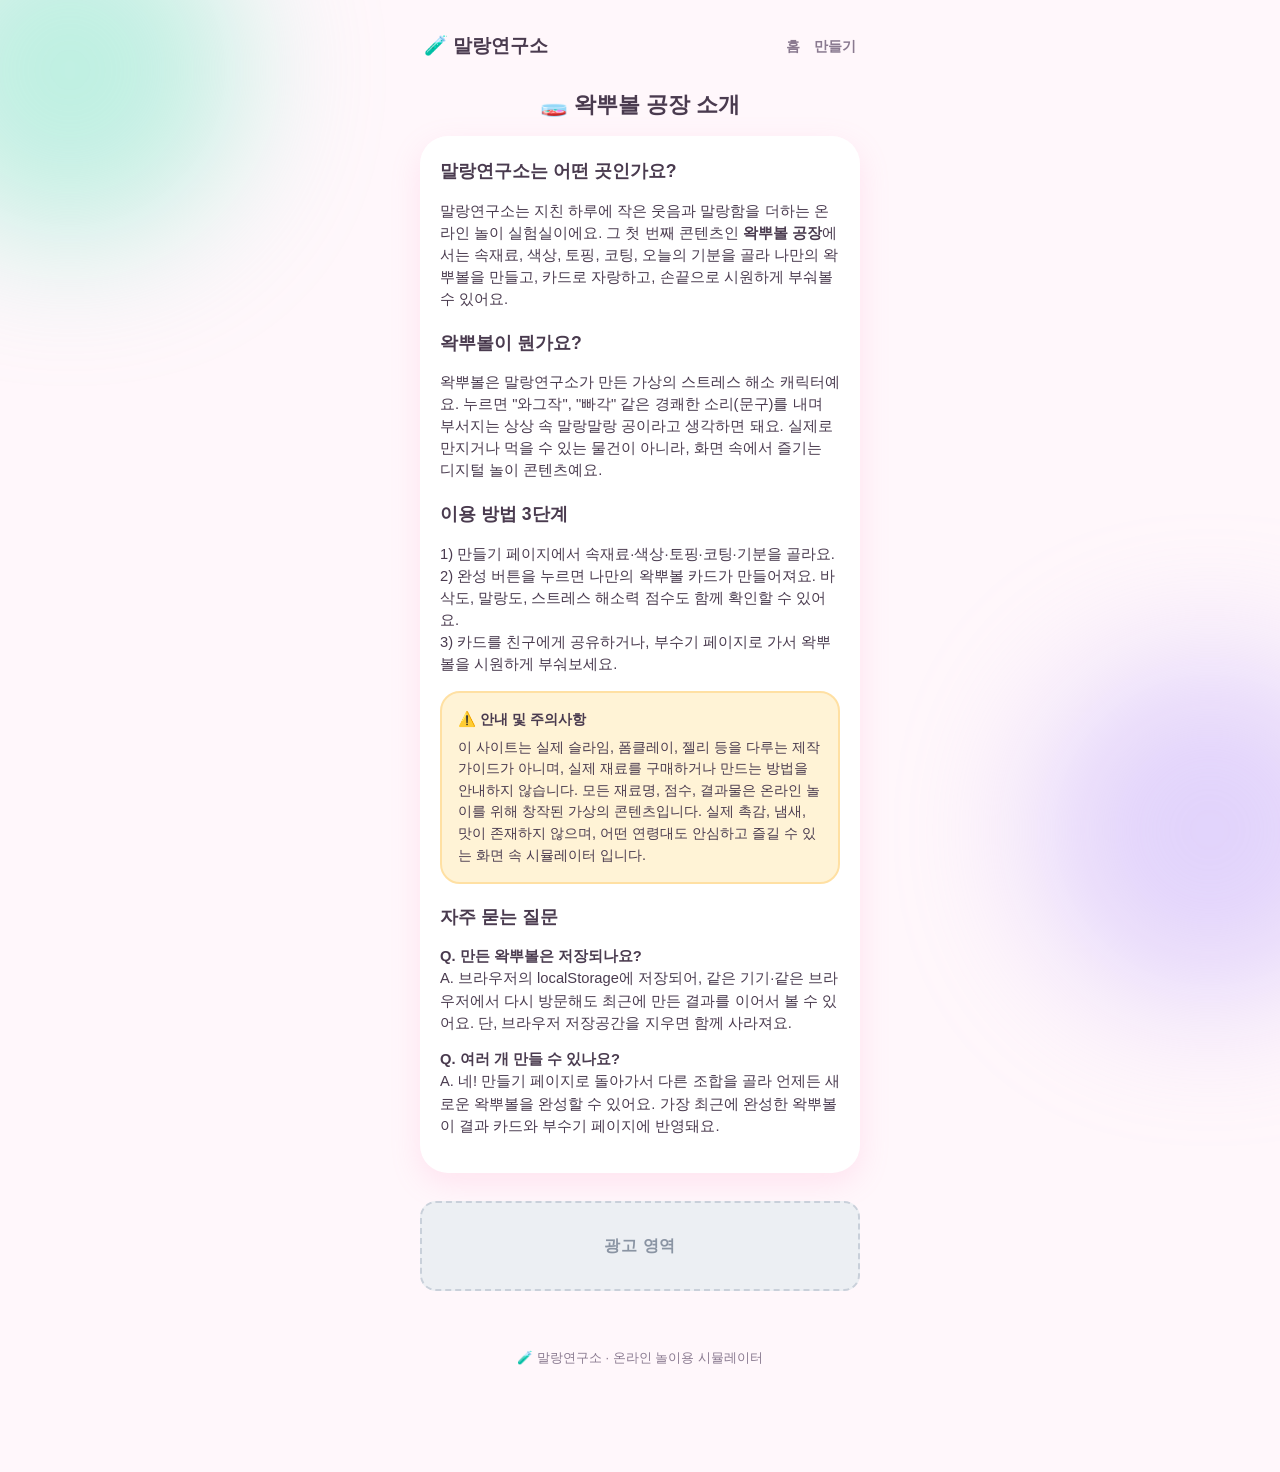
==== about.html @ e0cb2719 "Add 왁뿌볼 공장 static site: maker, result, smash, about pages Vanilla HTML/CSS/JS site with localStorage" ====
<!DOCTYPE html>
<html lang="ko">
<head>
  <meta charset="UTF-8" />
  <meta name="viewport" content="width=device-width, initial-scale=1.0" />
  <title>왁뿌볼 공장 소개 — 말랑연구소</title>
  <link rel="stylesheet" href="style.css" />
</head>
<body>
  <div class="page-container">
    <header class="site-header">
      <a href="index.html" class="logo">🧪 말랑연구소</a>
      <nav class="site-nav">
        <a href="index.html">홈</a>
        <a href="maker.html">만들기</a>
      </nav>
    </header>

    <main>
      <h1 style="text-align: center; font-size: 1.4rem">🧫 왁뿌볼 공장 소개</h1>

      <section class="about-content">
        <h2>말랑연구소는 어떤 곳인가요?</h2>
        <p>
          말랑연구소는 지친 하루에 작은 웃음과 말랑함을 더하는 온라인 놀이
          실험실이에요. 그 첫 번째 콘텐츠인 <strong>왁뿌볼 공장</strong>에서는
          속재료, 색상, 토핑, 코팅, 오늘의 기분을 골라 나만의 왁뿌볼을
          만들고, 카드로 자랑하고, 손끝으로 시원하게 부숴볼 수 있어요.
        </p>

        <h2>왁뿌볼이 뭔가요?</h2>
        <p>
          왁뿌볼은 말랑연구소가 만든 가상의 스트레스 해소 캐릭터예요.
          누르면 "와그작", "빠각" 같은 경쾌한 소리(문구)를 내며 부서지는
          상상 속 말랑말랑 공이라고 생각하면 돼요. 실제로 만지거나 먹을 수
          있는 물건이 아니라, 화면 속에서 즐기는 디지털 놀이 콘텐츠예요.
        </p>

        <h2>이용 방법 3단계</h2>
        <p>
          1) 만들기 페이지에서 속재료·색상·토핑·코팅·기분을 골라요.<br />
          2) 완성 버튼을 누르면 나만의 왁뿌볼 카드가 만들어져요. 바삭도,
          말랑도, 스트레스 해소력 점수도 함께 확인할 수 있어요.<br />
          3) 카드를 친구에게 공유하거나, 부수기 페이지로 가서 왁뿌볼을
          시원하게 부숴보세요.
        </p>

        <div class="notice-box">
          <strong>⚠️ 안내 및 주의사항</strong>
          이 사이트는 실제 슬라임, 폼클레이, 젤리 등을 다루는 제작
          가이드가 아니며, 실제 재료를 구매하거나 만드는 방법을 안내하지
          않습니다. 모든 재료명, 점수, 결과물은 온라인 놀이를 위해
          창작된 가상의 콘텐츠입니다. 실제 촉감, 냄새, 맛이 존재하지
          않으며, 어떤 연령대도 안심하고 즐길 수 있는 화면 속 시뮬레이터
          입니다.
        </div>

        <h2>자주 묻는 질문</h2>
        <p>
          <strong>Q. 만든 왁뿌볼은 저장되나요?</strong><br />
          A. 브라우저의 localStorage에 저장되어, 같은 기기·같은
          브라우저에서 다시 방문해도 최근에 만든 결과를 이어서 볼 수
          있어요. 단, 브라우저 저장공간을 지우면 함께 사라져요.
        </p>
        <p>
          <strong>Q. 여러 개 만들 수 있나요?</strong><br />
          A. 네! 만들기 페이지로 돌아가서 다른 조합을 골라 언제든 새로운
          왁뿌볼을 완성할 수 있어요. 가장 최근에 완성한 왁뿌볼이 결과
          카드와 부수기 페이지에 반영돼요.
        </p>
      </section>
    </main>

    <div class="ad-box">광고 영역</div>

    <footer class="site-footer">
      <p>🧪 말랑연구소 · 온라인 놀이용 시뮬레이터</p>
    </footer>
  </div>

  <script src="script.js" defer></script>
</body>
</html>
---- style.css ----
* {
  box-sizing: border-box;
}

:root {
  --color-bg: #fff7fb;
  --color-surface: #ffffff;
  --color-primary: #ff8fc0;
  --color-primary-dark: #ff5fa3;
  --color-mint: #7fe8c8;
  --color-lavender: #c3aefc;
  --color-peach: #ffbb8c;
  --color-lemon: #ffe97f;
  --color-text: #4a3b4f;
  --color-text-soft: #8a7a90;
  --color-border: #ffe1ef;
  --radius-lg: 28px;
  --radius-md: 20px;
  --radius-sm: 14px;
  --shadow-card: 0 10px 30px rgba(255, 140, 190, 0.18);
  --font-main: -apple-system, BlinkMacSystemFont, 'Apple SD Gothic Neo', 'Malgun Gothic', 'Segoe UI', sans-serif;
}

html,
body {
  margin: 0;
  padding: 0;
}

body {
  background: var(--color-bg);
  color: var(--color-text);
  font-family: var(--font-main);
  line-height: 1.5;
  position: relative;
  overflow-x: hidden;
  min-height: 100vh;
}

body::before,
body::after {
  content: '';
  position: fixed;
  width: 340px;
  height: 340px;
  border-radius: 50%;
  filter: blur(70px);
  opacity: 0.5;
  z-index: -1;
}

body::before {
  top: -100px;
  left: -100px;
  background: var(--color-mint);
}

body::after {
  bottom: -100px;
  right: -100px;
  background: var(--color-lavender);
}

a {
  color: var(--color-primary-dark);
}

.hidden {
  display: none !important;
}

.page-container {
  max-width: 480px;
  margin: 0 auto;
  padding: 20px 20px 60px;
  min-height: 100vh;
}

.site-header {
  display: flex;
  align-items: center;
  justify-content: space-between;
  padding: 12px 4px;
  margin-bottom: 8px;
}

.logo {
  font-size: 1.2rem;
  font-weight: 800;
  text-decoration: none;
  color: var(--color-text);
}

.site-nav {
  display: flex;
  gap: 14px;
}

.site-nav a {
  font-size: 0.9rem;
  font-weight: 600;
  text-decoration: none;
  color: var(--color-text-soft);
}

.site-nav a:hover {
  color: var(--color-primary-dark);
}

.site-footer {
  max-width: 480px;
  margin: 24px auto 0;
  padding: 16px 20px 32px;
  text-align: center;
  font-size: 0.8rem;
  color: var(--color-text-soft);
}

.site-footer a {
  color: var(--color-text-soft);
  text-decoration: underline;
}

/* Buttons */
.btn-primary,
.btn-secondary,
.btn-ghost {
  display: inline-flex;
  align-items: center;
  justify-content: center;
  gap: 8px;
  border: none;
  border-radius: 999px;
  padding: 16px 28px;
  font-size: 1.05rem;
  font-weight: 700;
  cursor: pointer;
  font-family: inherit;
  transition: transform 0.15s ease, box-shadow 0.15s ease;
  text-decoration: none;
}

.btn-primary {
  background: linear-gradient(135deg, var(--color-primary), var(--color-primary-dark));
  color: #fff;
  box-shadow: 0 8px 20px rgba(255, 95, 163, 0.35);
}

.btn-secondary {
  background: var(--color-surface);
  color: var(--color-primary-dark);
  border: 2px solid var(--color-border);
}

.btn-ghost {
  background: transparent;
  color: var(--color-text-soft);
  border: 2px solid transparent;
}

.btn-primary:active,
.btn-secondary:active,
.btn-ghost:active {
  transform: scale(0.97);
}

.btn-block {
  width: 100%;
  margin-top: 12px;
}

.btn-row {
  display: flex;
  flex-direction: column;
  gap: 10px;
  margin-top: 16px;
}

/* Ad box */
.ad-box {
  margin: 28px auto;
  max-width: 480px;
  height: 90px;
  background: #eceff3;
  border: 2px dashed #c9d0da;
  border-radius: 16px;
  display: flex;
  align-items: center;
  justify-content: center;
  color: #8a94a3;
  font-weight: 700;
  letter-spacing: 0.05em;
}

/* Hero (index) */
.hero {
  text-align: center;
  padding: 24px 8px 8px;
}

.hero-title {
  font-size: 2rem;
  margin: 8px 0 4px;
}

.hero-subtitle {
  font-size: 1rem;
  color: var(--color-text-soft);
  margin: 0 0 20px;
}

.hero-text {
  background: var(--color-surface);
  border-radius: var(--radius-lg);
  padding: 20px;
  box-shadow: var(--shadow-card);
  font-size: 0.95rem;
  margin-bottom: 20px;
}

.sample-row {
  display: flex;
  justify-content: center;
  gap: 12px;
  margin: 24px 0;
}

.sample-ball {
  width: 56px;
  height: 56px;
  border-radius: 50%;
  box-shadow: 0 6px 14px rgba(0, 0, 0, 0.12);
}

.sample-ball.c1 {
  background: radial-gradient(circle at 35% 30%, #ffd1e3, #ff9ec7);
}

.sample-ball.c2 {
  background: radial-gradient(circle at 35% 30%, #d3fff0, #7fe8c8);
}

.sample-ball.c3 {
  background: radial-gradient(circle at 35% 30%, #e6dcff, #c3aefc);
}

.sample-ball.c4 {
  background: radial-gradient(circle at 35% 30%, #ffe8d1, #ffbb8c);
}

.cta-wrap {
  display: flex;
  flex-direction: column;
  gap: 10px;
  margin: 24px 0;
}

/* Ball preview */
.ball-stage {
  display: flex;
  justify-content: center;
  align-items: center;
  padding: 24px 0;
  position: relative;
}

.wakppul-ball {
  position: relative;
  width: 220px;
  height: 220px;
  border-radius: 50%;
  background: radial-gradient(circle at 35% 30%, var(--ball-c1, #ffd1e3), var(--ball-c2, #ff9ec7));
  box-shadow: var(--shadow-card);
  overflow: hidden;
  transition: background 0.2s ease;
}

.wakppul-ball::before {
  content: '';
  position: absolute;
  inset: 0;
  border-radius: 50%;
}

.wakppul-ball::after {
  content: '';
  position: absolute;
  border-radius: 50%;
}

.wakppul-ball[data-filling='slime']::before {
  background-image: repeating-linear-gradient(35deg, rgba(255, 255, 255, 0.35) 0 8px, transparent 8px 20px);
  mix-blend-mode: soft-light;
}

.wakppul-ball[data-filling='clay']::before {
  background-image: radial-gradient(circle at 30% 30%, rgba(255, 255, 255, 0.5) 0 15%, transparent 16%),
    radial-gradient(circle at 70% 60%, rgba(255, 255, 255, 0.4) 0 12%, transparent 13%),
    radial-gradient(circle at 55% 25%, rgba(255, 255, 255, 0.35) 0 10%, transparent 11%);
}

.wakppul-ball[data-filling='jelly']::before {
  background-image: repeating-radial-gradient(circle at 20% 20%, rgba(255, 255, 255, 0.5) 0 4px, transparent 4px 10px);
  background-size: 24px 24px;
}

.wakppul-ball[data-filling='butter']::before {
  background-image: radial-gradient(circle at 35% 25%, rgba(255, 255, 255, 0.6), transparent 40%);
}

.wakppul-ball[data-filling='popcorn']::before {
  background-image: radial-gradient(circle at 25% 30%, rgba(255, 255, 255, 0.45) 0 6px, transparent 7px),
    radial-gradient(circle at 65% 45%, rgba(255, 255, 255, 0.4) 0 5px, transparent 6px),
    radial-gradient(circle at 45% 70%, rgba(255, 255, 255, 0.4) 0 7px, transparent 8px),
    radial-gradient(circle at 75% 20%, rgba(255, 255, 255, 0.35) 0 5px, transparent 6px);
}

.wakppul-ball[data-coating='glossy']::after {
  top: 12%;
  left: 20%;
  width: 35%;
  height: 22%;
  background: rgba(255, 255, 255, 0.75);
  filter: blur(2px);
  transform: rotate(-20deg);
}

.wakppul-ball[data-coating='matte']::after {
  top: 15%;
  left: 22%;
  width: 26%;
  height: 14%;
  background: rgba(255, 255, 255, 0.25);
  filter: blur(4px);
}

.wakppul-ball[data-coating='pearl']::after {
  inset: 0;
  background: conic-gradient(
    from 0deg,
    rgba(255, 255, 255, 0.05),
    rgba(255, 255, 255, 0.4),
    rgba(255, 255, 255, 0.05),
    rgba(255, 255, 255, 0.4),
    rgba(255, 255, 255, 0.05)
  );
  mix-blend-mode: overlay;
  animation: pearl-shine 4s linear infinite;
}

@keyframes pearl-shine {
  to {
    transform: rotate(360deg);
  }
}

.ball-toppings {
  position: absolute;
  inset: 0;
  pointer-events: none;
}

.topping-deco {
  position: absolute;
  font-size: 1.1rem;
  transform: translate(-50%, -50%);
  filter: drop-shadow(0 2px 2px rgba(0, 0, 0, 0.15));
}

.preview-caption {
  text-align: center;
  color: var(--color-text-soft);
  font-size: 0.9rem;
  margin-top: 0;
}

/* Maker options */
.option-section {
  margin-bottom: 22px;
}

.option-section h2 {
  font-size: 1rem;
  margin: 0 0 10px;
}

.option-grid {
  display: grid;
  grid-template-columns: repeat(auto-fill, minmax(96px, 1fr));
  gap: 10px;
}

.option-chip {
  display: flex;
  flex-direction: column;
  align-items: center;
  gap: 6px;
  padding: 12px 6px;
  border-radius: var(--radius-md);
  border: 2px solid var(--color-border);
  background: var(--color-surface);
  cursor: pointer;
  font-family: inherit;
  transition: transform 0.12s ease, border-color 0.12s ease, box-shadow 0.12s ease;
}

.option-chip .chip-emoji {
  font-size: 1.5rem;
}

.option-chip .chip-label {
  font-size: 0.78rem;
  font-weight: 600;
  text-align: center;
  color: var(--color-text);
}

.option-chip.selected {
  border-color: var(--color-primary-dark);
  box-shadow: 0 6px 14px rgba(255, 95, 163, 0.25);
  transform: translateY(-2px);
}

.color-grid {
  grid-template-columns: repeat(auto-fill, minmax(76px, 1fr));
}

.color-swatch {
  width: 100%;
  aspect-ratio: 1;
  border-radius: 50%;
  border: 3px solid transparent;
  cursor: pointer;
  position: relative;
  display: flex;
  align-items: flex-end;
  justify-content: center;
  padding-bottom: 6px;
  box-shadow: 0 4px 10px rgba(0, 0, 0, 0.1);
}

.color-swatch .chip-label {
  display: none;
}

.color-swatch.selected {
  border-color: var(--color-primary-dark);
  box-shadow: 0 0 0 3px #fff, 0 0 0 6px var(--color-primary-dark);
}

.form-hint {
  min-height: 1.2em;
  color: var(--color-primary-dark);
  font-weight: 700;
  text-align: center;
  font-size: 0.85rem;
}

/* Result page */
.result-card {
  background: var(--color-surface);
  border-radius: var(--radius-lg);
  box-shadow: var(--shadow-card);
  padding: 24px 20px;
  text-align: center;
}

.result-number {
  display: inline-block;
  background: var(--color-border);
  color: var(--color-primary-dark);
  font-size: 0.75rem;
  font-weight: 700;
  padding: 4px 12px;
  border-radius: 999px;
  margin-bottom: 10px;
}

.result-name {
  font-size: 1.4rem;
  margin: 4px 0 8px;
}

.stat-block {
  margin: 20px 0;
  display: flex;
  flex-direction: column;
  gap: 12px;
}

.stat-row {
  display: grid;
  grid-template-columns: 120px 1fr 48px;
  align-items: center;
  gap: 10px;
  text-align: left;
}

.stat-label {
  font-size: 0.85rem;
  font-weight: 700;
}

.stat-bar {
  height: 12px;
  background: #f3e9f0;
  border-radius: 999px;
  overflow: hidden;
}

.stat-fill {
  height: 100%;
  width: 0;
  border-radius: 999px;
  transition: width 0.6s ease;
}

.fill-crunch {
  background: linear-gradient(90deg, var(--color-peach), #ff9d4d);
}

.fill-squishy {
  background: linear-gradient(90deg, var(--color-lavender), #9a7bf0);
}

.fill-destress {
  background: linear-gradient(90deg, var(--color-mint), #33c894);
}

.stat-value {
  font-size: 0.85rem;
  font-weight: 700;
  text-align: right;
}

.summary-list {
  list-style: none;
  padding: 0;
  margin: 16px 0 4px;
  text-align: left;
  background: var(--color-bg);
  border-radius: var(--radius-md);
  padding: 12px 16px;
}

.summary-list li {
  display: flex;
  justify-content: space-between;
  padding: 6px 0;
  font-size: 0.88rem;
  border-bottom: 1px solid var(--color-border);
}

.summary-list li:last-child {
  border-bottom: none;
}

.summary-key {
  color: var(--color-text-soft);
  font-weight: 600;
}

.summary-val {
  font-weight: 700;
}

.empty-state {
  text-align: center;
  padding: 60px 20px;
}

.empty-state p {
  color: var(--color-text-soft);
  margin-bottom: 20px;
}

/* Toast */
.app-toast {
  position: fixed;
  left: 50%;
  bottom: 24px;
  transform: translate(-50%, 20px);
  background: var(--color-text);
  color: #fff;
  padding: 12px 20px;
  border-radius: 999px;
  font-size: 0.85rem;
  font-weight: 600;
  opacity: 0;
  pointer-events: none;
  transition: opacity 0.25s ease, transform 0.25s ease;
  z-index: 50;
  white-space: nowrap;
}

.app-toast.show {
  opacity: 1;
  transform: translate(-50%, 0);
}

/* Smash page */
.smash-stage {
  position: relative;
  min-height: 300px;
  display: flex;
  align-items: center;
  justify-content: center;
}

.smash-hint {
  text-align: center;
  font-weight: 700;
  color: var(--color-text-soft);
  margin: 4px 0 12px;
}

.smash-stage .wakppul-ball {
  cursor: pointer;
  touch-action: manipulation;
  -webkit-tap-highlight-color: transparent;
  user-select: none;
}

.crack-line {
  position: absolute;
  top: 50%;
  left: 50%;
  width: var(--length, 60px);
  height: 3px;
  background: rgba(60, 45, 65, 0.6);
  border-radius: 2px;
  transform: translate(-4px, -1px) rotate(var(--angle, 0deg));
  transform-origin: 0 50%;
  opacity: 0;
  transition: opacity 0.25s ease;
}

.crack-line.show {
  opacity: 1;
}

@keyframes shake {
  0%,
  100% {
    transform: translate(0, 0) rotate(0);
  }
  20% {
    transform: translate(-4px, 2px) rotate(-3deg);
  }
  40% {
    transform: translate(4px, -2px) rotate(3deg);
  }
  60% {
    transform: translate(-3px, 1px) rotate(-2deg);
  }
  80% {
    transform: translate(3px, -1px) rotate(2deg);
  }
}

.wakppul-ball.shake {
  animation: shake 0.35s ease;
}

@keyframes ball-break {
  0% {
    transform: scale(1);
    opacity: 1;
  }
  60% {
    transform: scale(1.15);
    opacity: 1;
  }
  100% {
    transform: scale(0.2);
    opacity: 0;
  }
}

.wakppul-ball.breaking {
  animation: ball-break 0.5s ease-in forwards;
}

.smash-phrase {
  position: absolute;
  top: 40%;
  font-size: 1.5rem;
  font-weight: 800;
  color: var(--color-primary-dark);
  text-shadow: 0 2px 0 #fff;
  animation: phrase-float 0.7s ease-out forwards;
  pointer-events: none;
}

@keyframes phrase-float {
  0% {
    transform: translateY(0) scale(0.8);
    opacity: 0;
  }
  30% {
    opacity: 1;
    transform: translateY(-10px) scale(1.1);
  }
  100% {
    transform: translateY(-40px) scale(1);
    opacity: 0;
  }
}

.smash-particle {
  position: absolute;
  top: 50%;
  left: 50%;
  font-size: 1.6rem;
  opacity: 1;
  animation: burst-out 0.9s ease-out forwards;
  pointer-events: none;
}

@keyframes burst-out {
  to {
    transform: translate(var(--tx, 0), var(--ty, 0)) scale(0);
    opacity: 0;
  }
}

.broken-state {
  text-align: center;
  background: var(--color-surface);
  border-radius: var(--radius-lg);
  box-shadow: var(--shadow-card);
  padding: 28px 20px;
}

.broken-state h2 {
  font-size: 1.5rem;
  margin: 0 0 8px;
}

.broken-state p {
  color: var(--color-text-soft);
  margin-bottom: 16px;
}

/* About page */
.about-content {
  background: var(--color-surface);
  border-radius: var(--radius-lg);
  box-shadow: var(--shadow-card);
  padding: 22px 20px;
  margin-bottom: 20px;
}

.about-content h2 {
  font-size: 1.1rem;
  margin: 20px 0 8px;
}

.about-content h2:first-child {
  margin-top: 0;
}

.about-content p,
.about-content li {
  font-size: 0.92rem;
  color: var(--color-text);
}

.notice-box {
  background: #fff3d6;
  border: 2px solid #ffe0a3;
  border-radius: var(--radius-md);
  padding: 16px;
  font-size: 0.9rem;
  margin: 16px 0;
}

.notice-box strong {
  display: block;
  margin-bottom: 6px;
}

@media (max-width: 380px) {
  .wakppul-ball {
    width: 180px;
    height: 180px;
  }

  .hero-title {
    font-size: 1.6rem;
  }

  .stat-row {
    grid-template-columns: 100px 1fr 40px;
  }
}
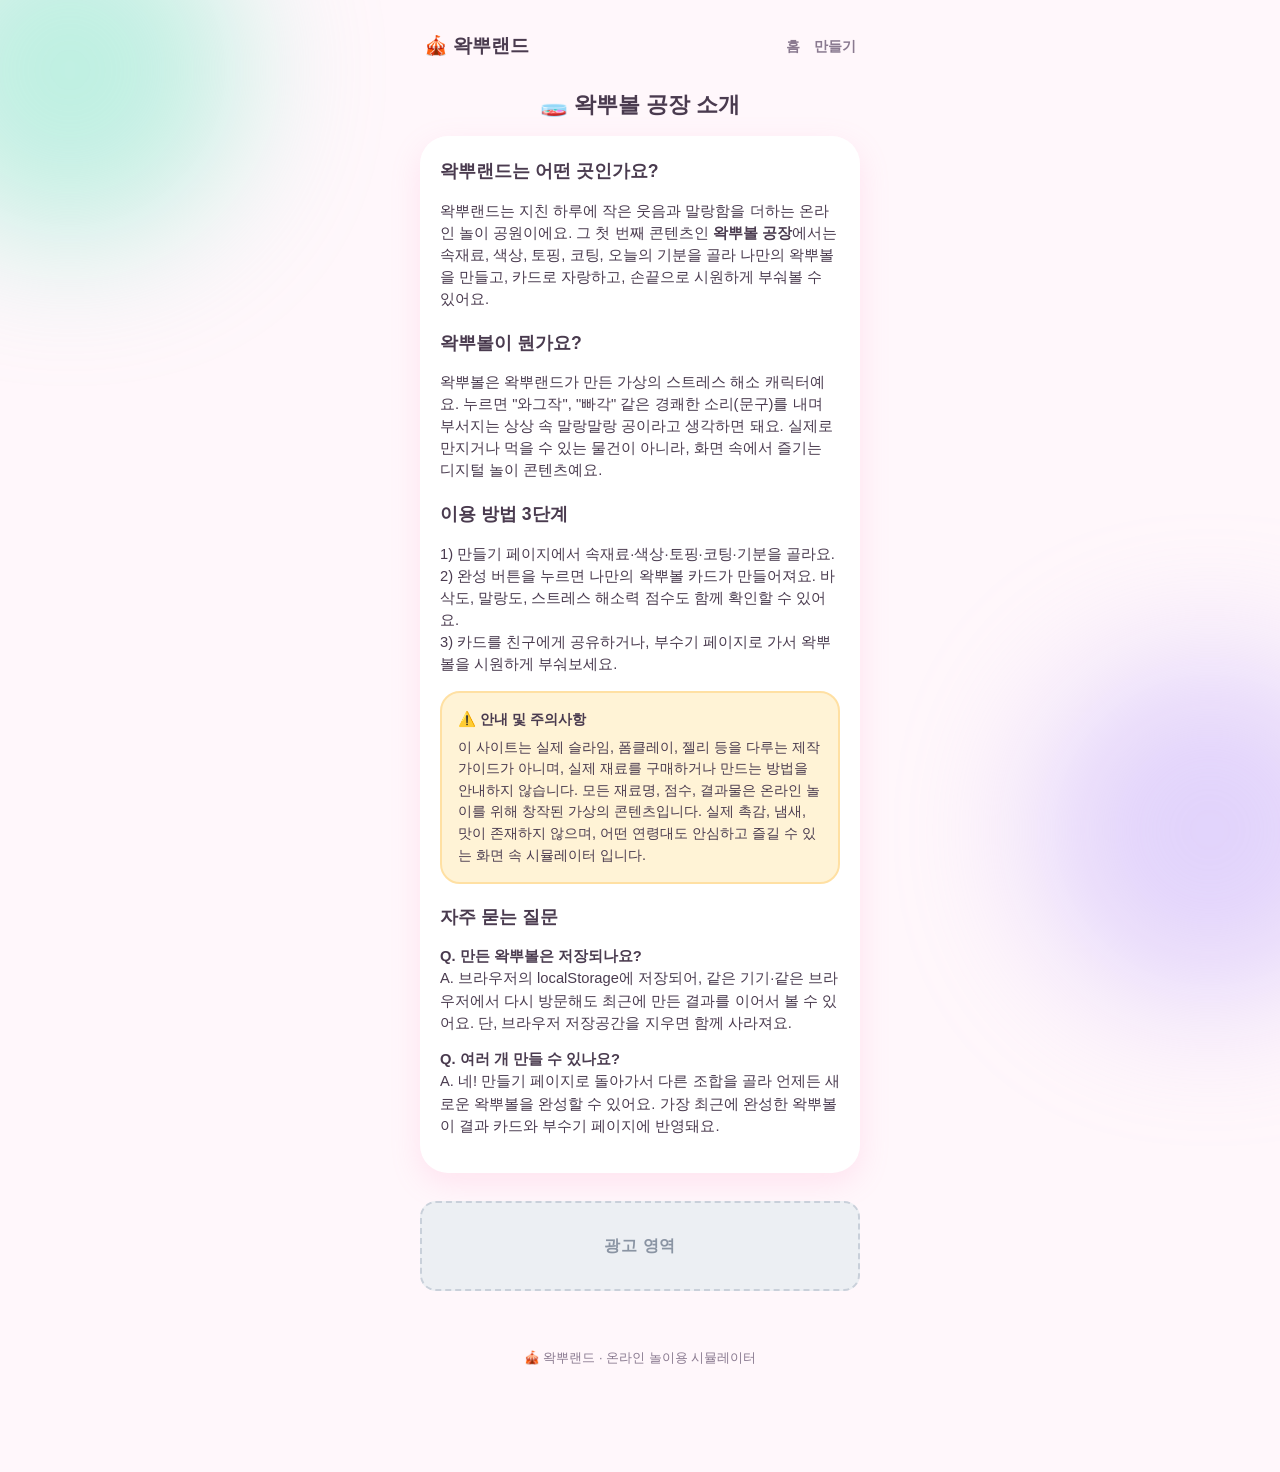
==== commit 152feb6a: "Rebrand to 왁뿌랜드, restyle smash game to match the site's pastel look Drop the dark immersive HUD them" ====
--- a/about.html
+++ b/about.html
@@ -3,13 +3,13 @@
 <head>
   <meta charset="UTF-8" />
   <meta name="viewport" content="width=device-width, initial-scale=1.0" />
-  <title>왁뿌볼 공장 소개 — 말랑연구소</title>
+  <title>왁뿌볼 공장 소개 — 왁뿌랜드</title>
   <link rel="stylesheet" href="style.css" />
 </head>
 <body>
   <div class="page-container">
     <header class="site-header">
-      <a href="index.html" class="logo">🧪 말랑연구소</a>
+      <a href="index.html" class="logo">🎪 왁뿌랜드</a>
       <nav class="site-nav">
         <a href="index.html">홈</a>
         <a href="maker.html">만들기</a>
@@ -20,17 +20,17 @@
       <h1 style="text-align: center; font-size: 1.4rem">🧫 왁뿌볼 공장 소개</h1>
 
       <section class="about-content">
-        <h2>말랑연구소는 어떤 곳인가요?</h2>
+        <h2>왁뿌랜드는 어떤 곳인가요?</h2>
         <p>
-          말랑연구소는 지친 하루에 작은 웃음과 말랑함을 더하는 온라인 놀이
-          실험실이에요. 그 첫 번째 콘텐츠인 <strong>왁뿌볼 공장</strong>에서는
+          왁뿌랜드는 지친 하루에 작은 웃음과 말랑함을 더하는 온라인 놀이
+          공원이에요. 그 첫 번째 콘텐츠인 <strong>왁뿌볼 공장</strong>에서는
           속재료, 색상, 토핑, 코팅, 오늘의 기분을 골라 나만의 왁뿌볼을
           만들고, 카드로 자랑하고, 손끝으로 시원하게 부숴볼 수 있어요.
         </p>
 
         <h2>왁뿌볼이 뭔가요?</h2>
         <p>
-          왁뿌볼은 말랑연구소가 만든 가상의 스트레스 해소 캐릭터예요.
+          왁뿌볼은 왁뿌랜드가 만든 가상의 스트레스 해소 캐릭터예요.
           누르면 "와그작", "빠각" 같은 경쾌한 소리(문구)를 내며 부서지는
           상상 속 말랑말랑 공이라고 생각하면 돼요. 실제로 만지거나 먹을 수
           있는 물건이 아니라, 화면 속에서 즐기는 디지털 놀이 콘텐츠예요.
@@ -74,7 +74,7 @@
     <div class="ad-box">광고 영역</div>
 
     <footer class="site-footer">
-      <p>🧪 말랑연구소 · 온라인 놀이용 시뮬레이터</p>
+      <p>🎪 왁뿌랜드 · 온라인 놀이용 시뮬레이터</p>
     </footer>
   </div>
 
--- a/style.css
+++ b/style.css
@@ -69,6 +69,18 @@
   display: none !important;
 }
 
+.seo-only {
+  position: absolute;
+  width: 1px;
+  height: 1px;
+  padding: 0;
+  margin: -1px;
+  overflow: hidden;
+  clip: rect(0 0 0 0);
+  white-space: nowrap;
+  border: 0;
+}
+
 .page-container {
   max-width: 480px;
   margin: 0 auto;
@@ -598,98 +610,155 @@
   transform: translate(-50%, 0);
 }
 
-/* Smash page */
-.smash-stage {
-  position: relative;
-  min-height: 300px;
+/* Smash page — full-screen canvas game, same pastel look as the rest of the site */
+body.smash-page {
+  min-height: 100vh;
+  overflow: hidden;
+  overscroll-behavior: none;
+  touch-action: none;
+}
+
+#smashCanvas {
+  position: fixed;
+  inset: 0;
+  display: block;
+  z-index: 1;
+  cursor: grab;
+  touch-action: none;
+}
+
+#smashCanvas:active {
+  cursor: grabbing;
+}
+
+.smash-page .hud {
+  position: fixed;
+  z-index: 3;
+  top: 0;
+  left: 0;
+  right: 0;
+  display: flex;
+  align-items: center;
+  justify-content: space-between;
+  padding: max(14px, env(safe-area-inset-top)) 18px 0;
+}
+
+.smash-page .hud-brand {
+  font-weight: 800;
+  font-size: 1.05rem;
+  color: var(--color-text);
+  text-decoration: none;
+}
+
+.smash-page .hud-tools {
+  display: flex;
+  gap: 8px;
+}
+
+.smash-page .hud-btn {
+  cursor: pointer;
+  border: 2px solid var(--color-border);
+  min-width: 42px;
+  height: 42px;
+  padding: 0 12px;
+  border-radius: 14px;
+  font-size: 16px;
+  font-weight: 800;
+  color: var(--color-primary-dark);
+  background: var(--color-surface);
+  box-shadow: var(--shadow-card);
+  transition: transform 0.12s ease, background 0.2s;
   display: flex;
   align-items: center;
   justify-content: center;
-}
-
-.smash-hint {
+  text-decoration: none;
+}
+
+.smash-page .hud-btn:active {
+  transform: scale(0.9);
+}
+
+.smash-page .hud-btn.on {
+  background: var(--color-primary);
+  color: #fff;
+  border-color: var(--color-primary-dark);
+}
+
+.smash-page .smash-hint {
+  position: fixed;
+  z-index: 3;
+  left: 50%;
+  bottom: max(24px, env(safe-area-inset-bottom));
+  transform: translateX(-50%);
+  font-size: 0.95rem;
+  font-weight: 800;
+  color: var(--color-text-soft);
+  transition: opacity 0.5s ease;
   text-align: center;
-  font-weight: 700;
-  color: var(--color-text-soft);
-  margin: 4px 0 12px;
-}
-
-.smash-stage .wakppul-ball {
-  cursor: pointer;
-  touch-action: manipulation;
-  -webkit-tap-highlight-color: transparent;
-  user-select: none;
-}
-
-.crack-line {
-  position: absolute;
-  top: 50%;
-  left: 50%;
-  width: var(--length, 60px);
-  height: 3px;
-  background: rgba(60, 45, 65, 0.6);
-  border-radius: 2px;
-  transform: translate(-4px, -1px) rotate(var(--angle, 0deg));
-  transform-origin: 0 50%;
-  opacity: 0;
-  transition: opacity 0.25s ease;
-}
-
-.crack-line.show {
-  opacity: 1;
-}
-
-@keyframes shake {
+  white-space: nowrap;
+}
+
+.smash-page .smash-hint .pulse {
+  display: inline-block;
+  animation: hint-pulse 1.6s ease-in-out infinite;
+}
+
+@keyframes hint-pulse {
   0%,
   100% {
-    transform: translate(0, 0) rotate(0);
-  }
-  20% {
-    transform: translate(-4px, 2px) rotate(-3deg);
-  }
-  40% {
-    transform: translate(4px, -2px) rotate(3deg);
-  }
-  60% {
-    transform: translate(-3px, 1px) rotate(-2deg);
-  }
-  80% {
-    transform: translate(3px, -1px) rotate(2deg);
-  }
-}
-
-.wakppul-ball.shake {
-  animation: shake 0.35s ease;
-}
-
-@keyframes ball-break {
-  0% {
-    transform: scale(1);
+    transform: translateY(0);
+    opacity: 0.8;
+  }
+  50% {
+    transform: translateY(-4px);
     opacity: 1;
   }
-  60% {
-    transform: scale(1.15);
-    opacity: 1;
-  }
-  100% {
-    transform: scale(0.2);
-    opacity: 0;
-  }
-}
-
-.wakppul-ball.breaking {
-  animation: ball-break 0.5s ease-in forwards;
+}
+
+.smash-page .smash-hint.gone {
+  opacity: 0;
+  pointer-events: none;
+}
+
+.smash-page .empty-state {
+  position: fixed;
+  inset: 0;
+  display: flex;
+  flex-direction: column;
+  align-items: center;
+  justify-content: center;
+  z-index: 4;
+}
+
+.smash-page .broken-state {
+  position: fixed;
+  z-index: 4;
+  left: 50%;
+  top: 50%;
+  transform: translate(-50%, -50%);
+  width: min(320px, 86vw);
+}
+
+.smash-page .ad-box {
+  position: fixed;
+  z-index: 4;
+  left: 50%;
+  bottom: 24px;
+  transform: translateX(-50%);
+  width: min(320px, 86vw);
 }
 
 .smash-phrase {
-  position: absolute;
+  position: fixed;
   top: 40%;
+  left: 40%;
   font-size: 1.5rem;
   font-weight: 800;
   color: var(--color-primary-dark);
   text-shadow: 0 2px 0 #fff;
   animation: phrase-float 0.7s ease-out forwards;
   pointer-events: none;
+  z-index: 5;
 }
 
 @keyframes phrase-float {
@@ -707,20 +776,9 @@
   }
 }
 
-.smash-particle {
-  position: absolute;
-  top: 50%;
-  left: 50%;
-  font-size: 1.6rem;
-  opacity: 1;
-  animation: burst-out 0.9s ease-out forwards;
-  pointer-events: none;
-}
-
-@keyframes burst-out {
-  to {
-    transform: translate(var(--tx, 0), var(--ty, 0)) scale(0);
-    opacity: 0;
+@media (prefers-reduced-motion: reduce) {
+  .smash-page .smash-hint .pulse {
+    animation: none;
   }
 }
 
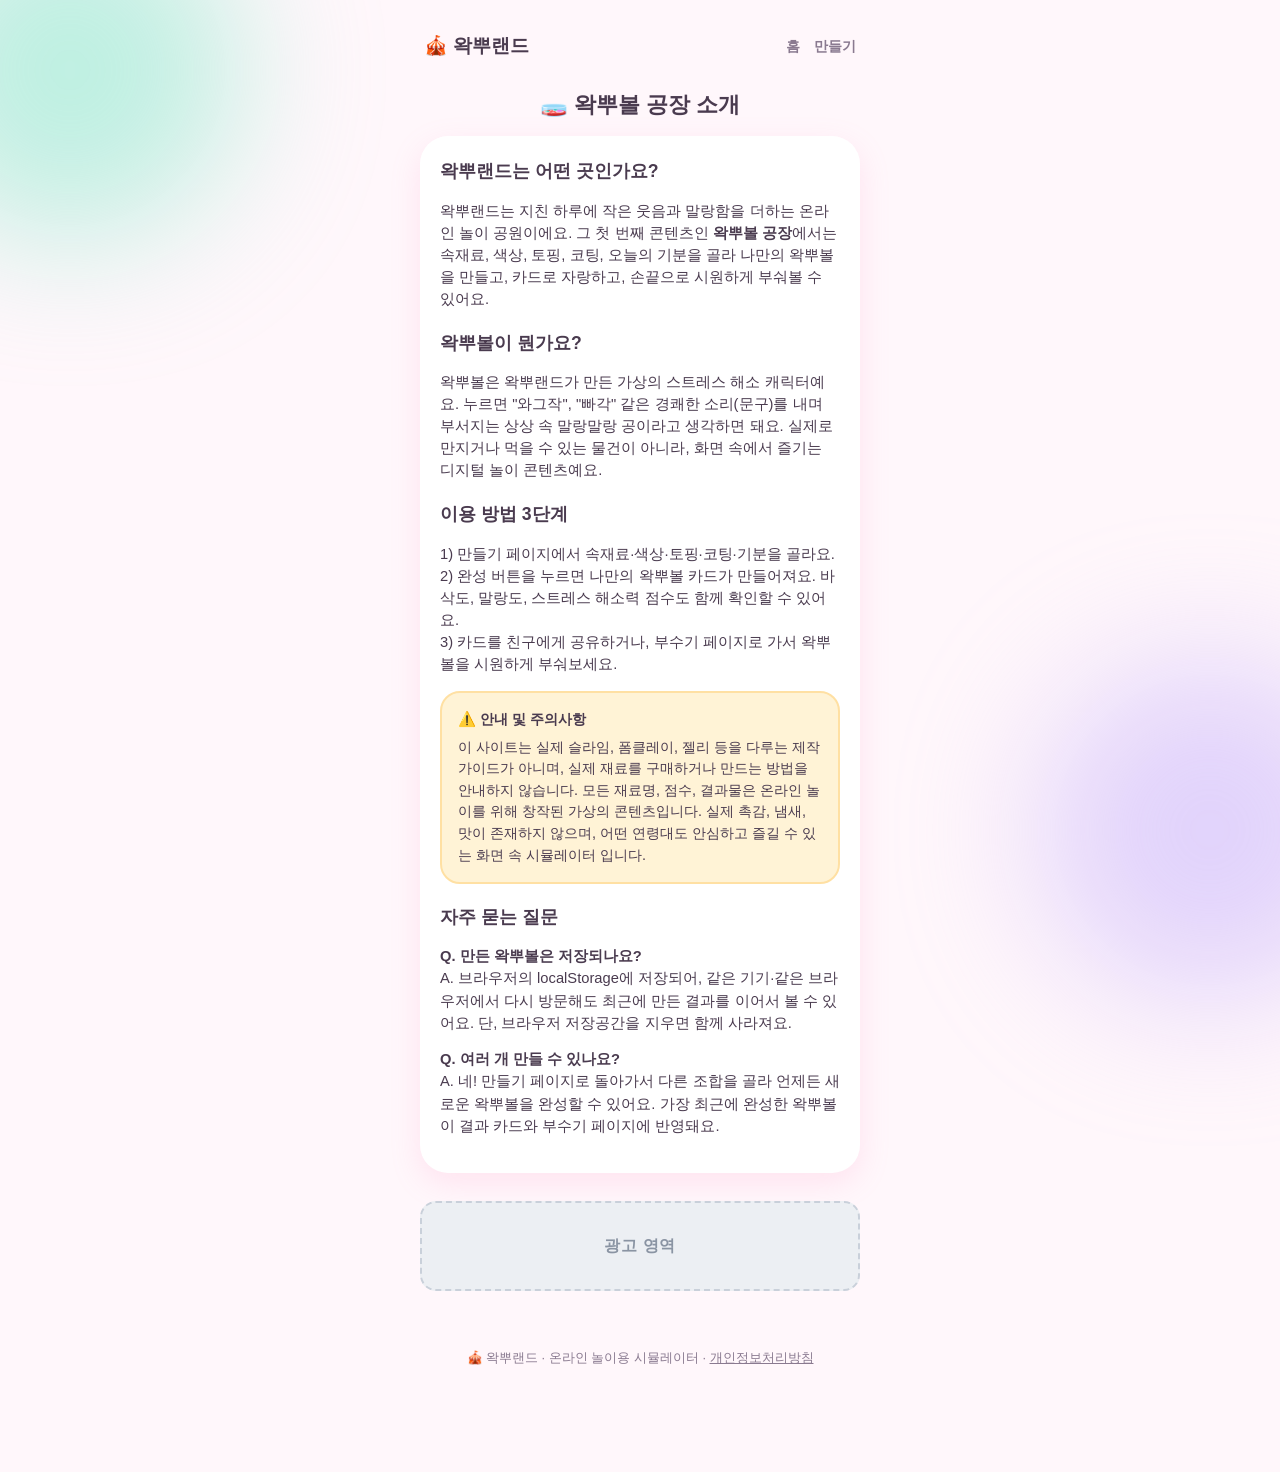
==== commit 0081a9d2: "Add SEO/AdSense readiness: sitemap, robots.txt, privacy policy, meta tags Add sitemap.xml and robots" ====
--- a/about.html
+++ b/about.html
@@ -4,6 +4,16 @@
   <meta charset="UTF-8" />
   <meta name="viewport" content="width=device-width, initial-scale=1.0" />
   <title>왁뿌볼 공장 소개 — 왁뿌랜드</title>
+  <meta name="description" content="왁뿌랜드와 왁뿌볼 공장 소개, 이용 방법, 안전 안내를 확인하세요. 이 사이트는 실제 제작법이 아닌 온라인 놀이용 시뮬레이터입니다." />
+  <meta name="robots" content="index, follow" />
+  <!-- 실제 배포 주소가 정해지면 wakppuland.netlify.app을 교체하세요 -->
+  <link rel="canonical" href="https://wakppuland.netlify.app/about.html" />
+  <meta property="og:type" content="website" />
+  <meta property="og:site_name" content="왁뿌랜드" />
+  <meta property="og:title" content="왁뿌볼 공장 소개 — 왁뿌랜드" />
+  <meta property="og:description" content="왁뿌랜드와 왁뿌볼 공장 소개, 이용 방법, 안전 안내를 확인하세요." />
+  <meta property="og:url" content="https://wakppuland.netlify.app/about.html" />
+  <meta property="og:locale" content="ko_KR" />
   <link rel="stylesheet" href="style.css" />
 </head>
 <body>
@@ -74,7 +84,7 @@
     <div class="ad-box">광고 영역</div>
 
     <footer class="site-footer">
-      <p>🎪 왁뿌랜드 · 온라인 놀이용 시뮬레이터</p>
+      <p>🎪 왁뿌랜드 · 온라인 놀이용 시뮬레이터 · <a href="privacy.html">개인정보처리방침</a></p>
     </footer>
   </div>
 
